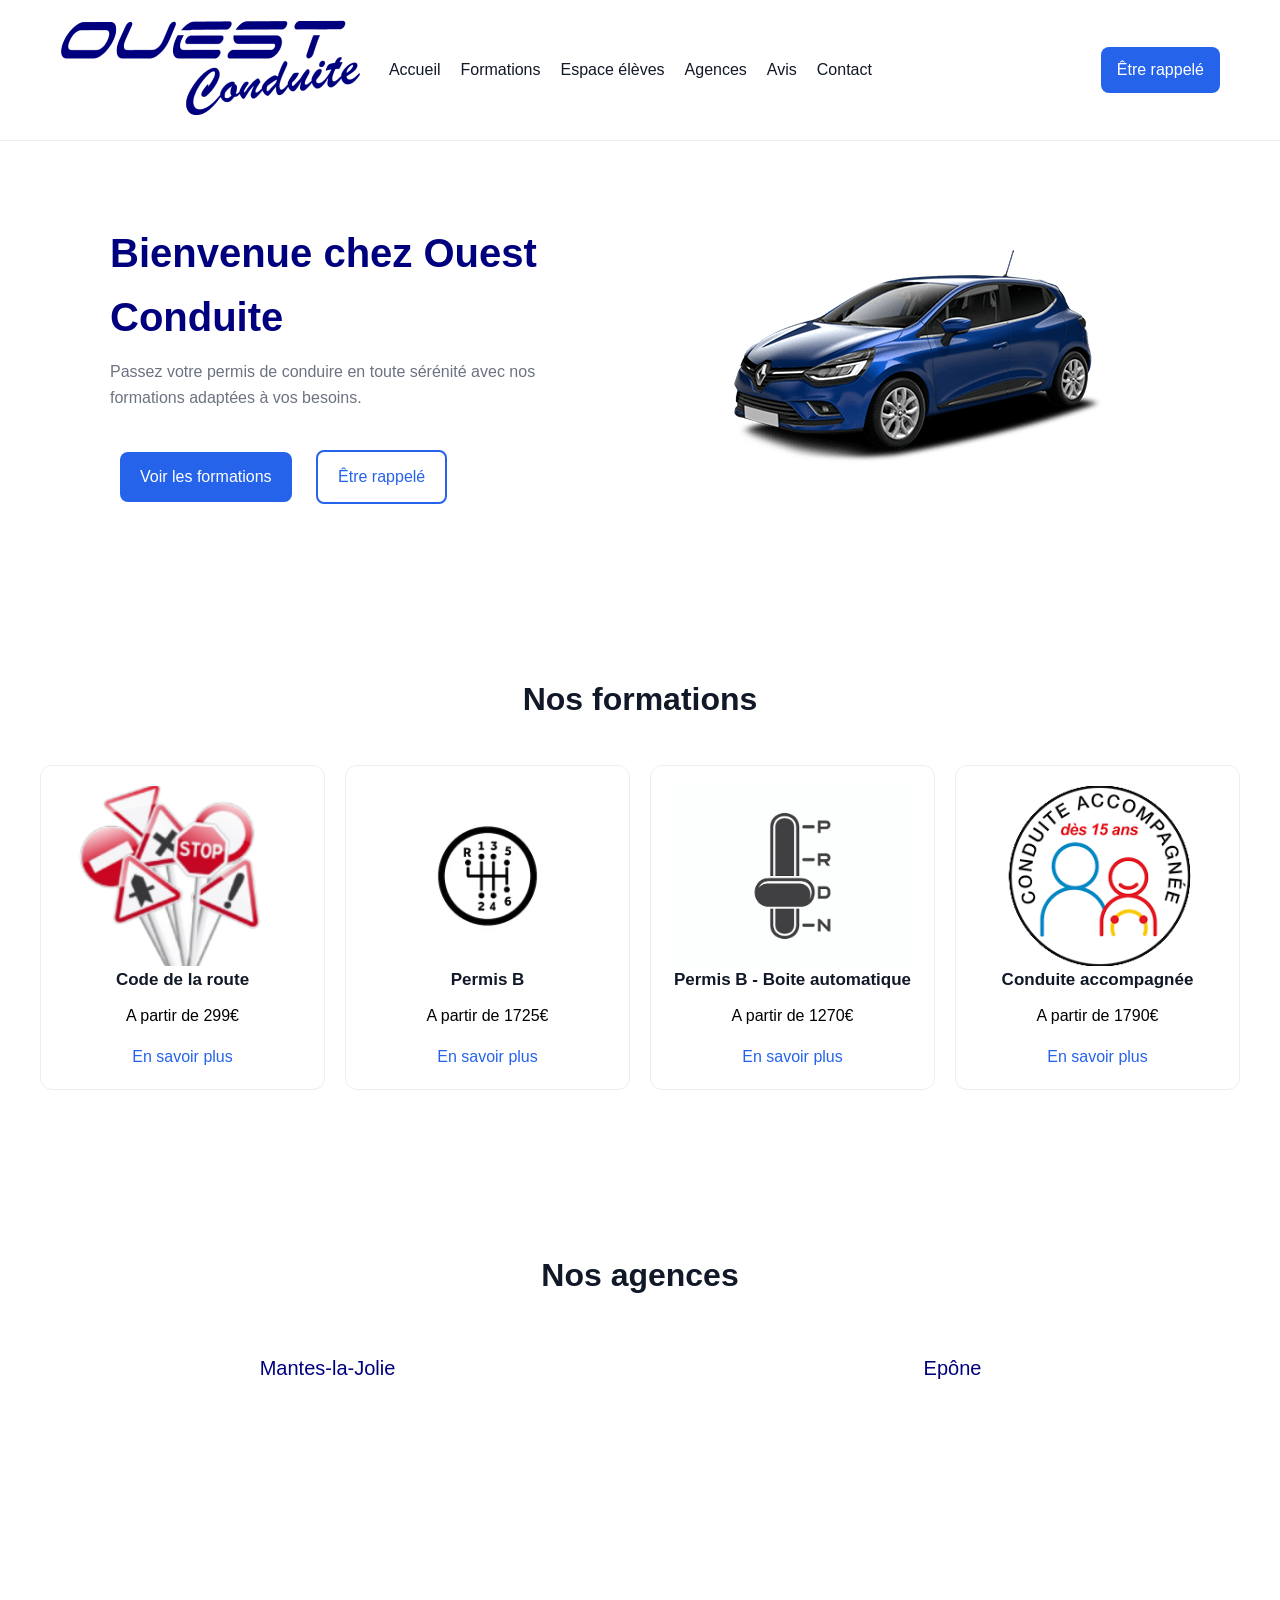
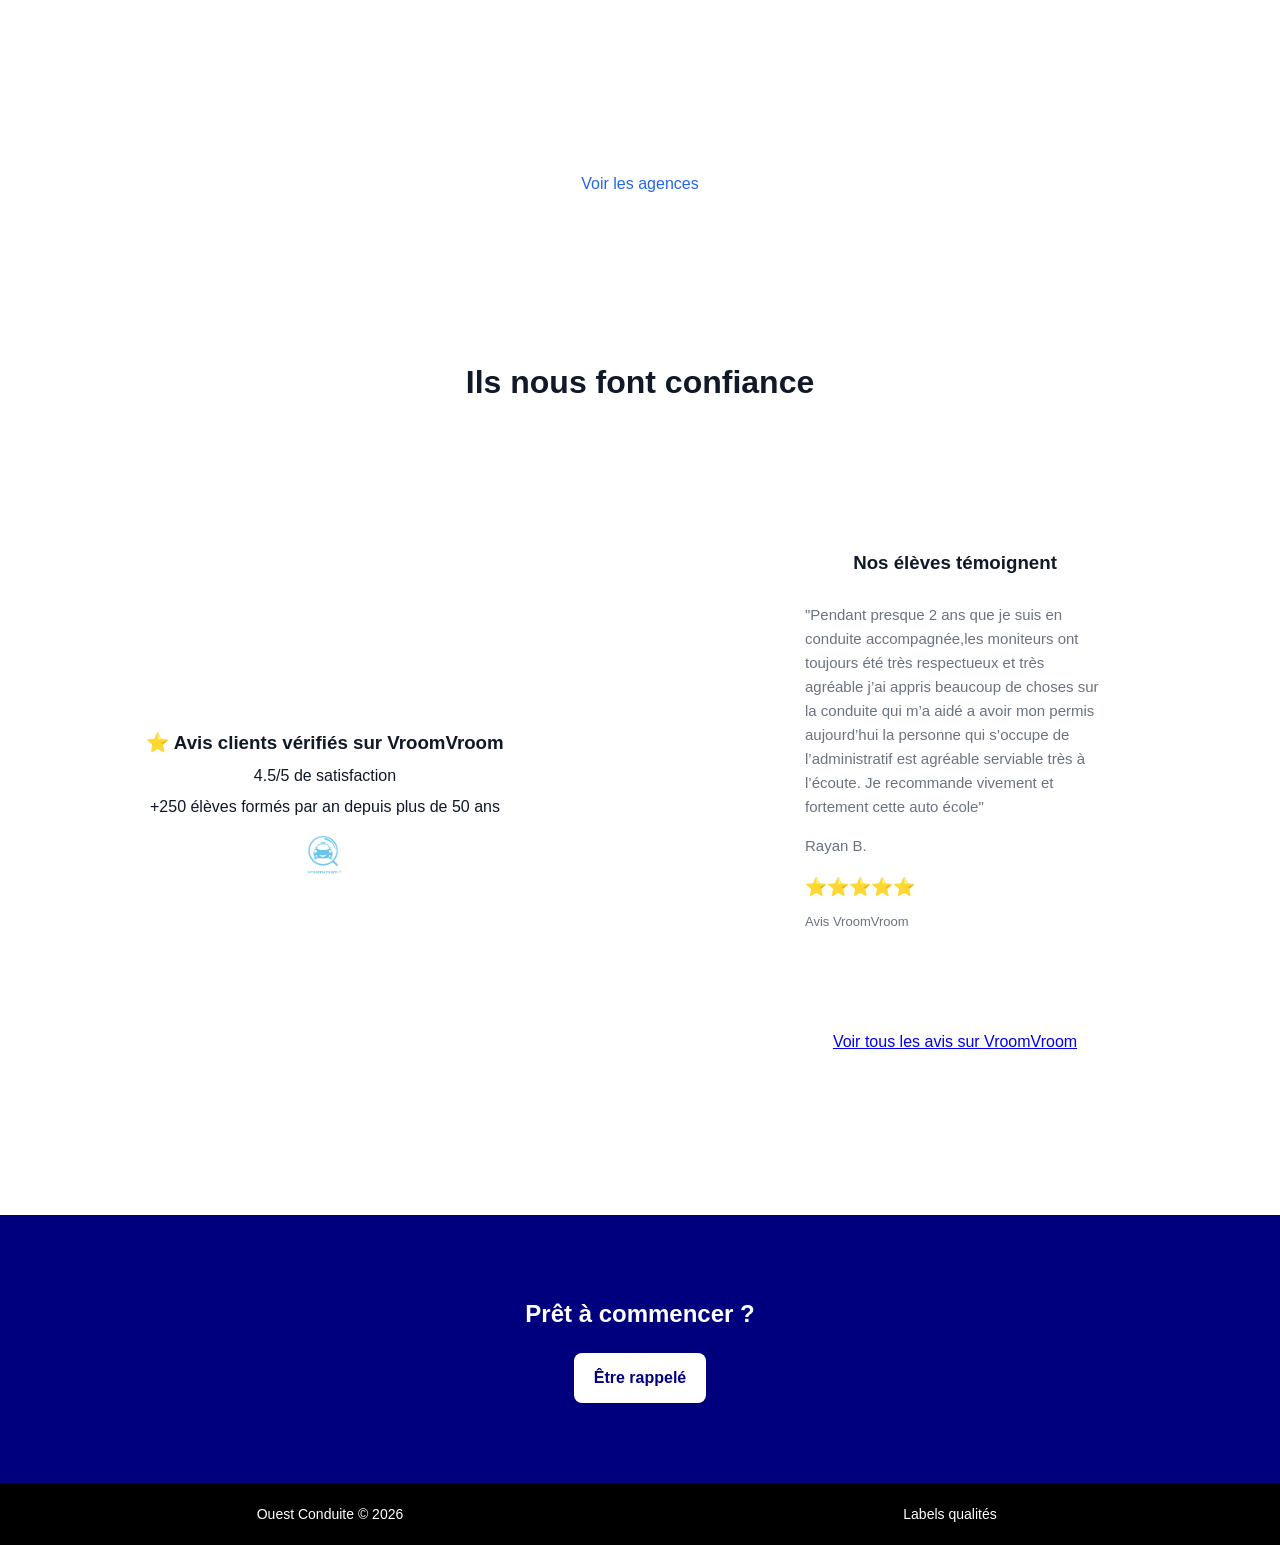
==== index.html @ 83844386 "first commit" ====
<!DOCTYPE html>
<html lang="en">

<head>
    <meta charset="UTF-8">
    <meta name="viewport" content="width=device-width, initial-scale=1.0">
    <title>Ouest Conduite</title>
    <link rel="stylesheet" href="css/styles.css">
</head>

<body>
    <!-- 🧭 NAVBAR -->
    <header class="navbar">
        <div class="logo">
            <img src="/asset/images/LOGO OUEST CONDUITE2.png" alt="logo ouest conduite">
        </div>

        <nav>
            <a href="index.html">Accueil</a>
            <a href="formations.html">Formations</a>
            <div class="dropdown">
                <a href="espace-eleves.html">Espace élèves</a>
                <div class="submenu">
                    <a href="https://www.prepacode-enpc.fr/">Code en ligne</a>
                    <a href="https://www.sarool.fr/compte/connexion?ReturnUrl=%2Fagenda">Réservation leçon de conduite
                        en ligne</a>
                    <a href="https://www.sarool.fr/compte/connexion?ReturnUrl=%2Fpaiement%2Flibre%2F">Paiement en
                        ligne</a>
                </div>
            </div>
            <a href="agences.html">Agences</a>
            <a href="avis.html">Avis</a>
            <a href="contact.html">Contact</a>
        </nav>

        <a class="cta" href="contact.html">Être rappelé</a>
    </header>

    <section class="hero">
        <div class="hero-content">
            <h1>Bienvenue chez Ouest Conduite</h1>
            <p>Passez votre permis de conduire en toute sérénité avec nos formations adaptées à vos besoins.</p>
            <div class="buttons">
                <a href="formations.html" class="btn-primary">Voir les formations</a>
                <a href="contact.html" class="btn-secondary">Être rappelé</a>
            </div>
        </div>

        <div id="img">
            <img src="/asset/images/clio.png" alt="voiture ouest conduite">
        </div>
    </section>

    <!-- 🚗 FORMATIONS -->
    <section class="formations">
        <h2>Nos formations</h2>

        <div class="cards">

            <div class="card">
                <img src="/asset/images/papiers-peints-code-de-la-route-signalisation.jpg.png" alt="code-de-la-route">
                <h3>Code de la route</h3>
                <p>A partir de 299€</p>
                <a href="code.html">En savoir plus</a>
            </div>

            <div class="card">
                <img src="/asset/images/permis-manu.jpeg" alt="boite-manuelle">
                <h3>Permis B</h3>
                <p>A partir de 1725€</p>
                <a href="permis-b.html">En savoir plus</a>
            </div>

            <div class="card">
                <img src="/asset/images/permis-auto.jpeg" alt="boite-automatique">
                <h3>Permis B - Boite automatique</h3>
                <p>A partir de 1270€</p>
                <a href="permis-b-automatique.html">En savoir plus</a>
            </div>


            <div class="card">
                <img src="/asset/images/conduite-accompagnee3.png" alt="conduite-accompagnee">
                <h3>Conduite accompagnée</h3>
                <p>A partir de 1790€</p>
                <a href="aac.html">En savoir plus</a>
            </div>
        </div>

    </section>

    <!-- 📍 AGENCES -->
    <section class="agences">

        <h2>Nos agences</h2>
        <div id="first-map">
            <p>Mantes-la-Jolie</p>
            <iframe
                src="https://www.google.com/maps/embed?pb=!1m18!1m12!1m3!1d83775.7688683001!2d1.637207977499487!3d48.9916948863102!2m3!1f0!2f0!3f0!3m2!1i1024!2i768!4f13.1!3m3!1m2!1s0x47e6bfb3ba64b863%3A0x229a07b0d7b57fe3!2sOuest%20Conduite!5e0!3m2!1sfr!2sfr!4v1777971360189!5m2!1sfr!2sfr"
                width="450" height="350" style="border:0;" allowfullscreen="" loading="lazy"
                referrerpolicy="no-referrer-when-downgrade"></iframe>
        </div>

        <div id="second-map">
            <p>Epône</p>
            <iframe
                src="https://www.google.com/maps/embed?pb=!1m18!1m12!1m3!1d83775.7688683001!2d1.637207977499487!3d48.9916948863102!2m3!1f0!2f0!3f0!3m2!1i1024!2i768!4f13.1!3m3!1m2!1s0x47e6941819963aff%3A0x97de1fe9ec2dce3d!2sOuest%20Conduite!5e0!3m2!1sfr!2sfr!4v1777971390556!5m2!1sfr!2sfr"
                width="450" height="350" style="border:0;" allowfullscreen="" loading="lazy"
                referrerpolicy="no-referrer-when-downgrade"></iframe>
        </div>

        <a href="agences.html">Voir les agences</a>

    </section>

    <!-- ⭐ PREUVE SOCIALE -->
    <section class="preuve-sociale">
        <h2>Ils nous font confiance</h2>
        <section class="proof">
            <h3>⭐ Avis clients vérifiés sur VroomVroom</h3>
            <p>4.5/5 de satisfaction</p>
            <p>+250 élèves formés par an depuis plus de 50 ans</p>

            <div class="logos">
                <img src="./asset/icons/vroomvroom.jpeg" alt="VroomVroom">
            </div>
        </section>
        <!-- ⭐ AVIS -->
        <section class="reviews">
            <h3>Nos élèves témoignent</h3>
            <div class="carousel">

                <div class="slides">

                    <div class="review-card">
                        <p>"Pendant presque 2 ans que je suis en conduite accompagnée,les moniteurs ont toujours été
                            très
                            respectueux et très agréable j’ai appris beaucoup de choses sur la conduite qui m’a aidé a
                            avoir
                            mon permis aujourd’hui la personne qui s’occupe de l’administratif est agréable serviable
                            très à
                            l’écoute.
                            Je recommande vivement et fortement cette auto école"</p>
                        <p>Rayan B.</p>
                        <div class="stars">⭐⭐⭐⭐⭐</div>
                        <div class="source">Avis VroomVroom</div>
                    </div>

                    <div class="review-card">
                        <p>"J’ai eu le permis le 04 février 2025 .
                            Je remercie toute l'équipe de Ouest conduite pour leur accompagnement. Ce n'était pas la
                            première auto-école à laquelle je me suis inscrit après validation de l'épreuve théorique,
                            mais
                            j'ai tout de suite senti la différence par rapport à mon ancienne auto-école.
                            L'accompagnement,
                            l'écoute, le suivi , les conseils, tout était différent, je me suis tout de suite senti à
                            l'aise
                            et ai repris la confiance qui me manquait.
                            Je recommande à 200%"</p>
                        <p>Seydina K.</p>
                        <div class="stars">⭐⭐⭐⭐⭐</div>
                        <div class="source">Avis VroomVroom</div>
                    </div>
                    <div class="review-card">
                        <p>"J'ai eus une très bonne expérience avec l'auto école ! La pédagogie est vraiment super tout
                            le
                            monde est accueillant ça donne envie d'apprendre. Plein de bons conseils et impliquée dans
                            la
                            réussite des élèves! J'ai eus quelque problème z cause d'une blessure ils m'ont super bien
                            accompagné !je recommande !"</p>
                        <p>Angelina B.</p>
                        <div class="stars">⭐⭐⭐⭐⭐</div>
                        <div class="source">Avis VroomVroom</div>
                    </div>
                    <div class="review-card">
                        <p>"Auto-école sérieuse avec des moniteurs pédagogues et à l’écoute. L’accompagnement est
                            globalement satisfaisant et les conseils donnés permettent de progresser. L’accueil est
                            correct
                            et l’organisation des heures est plutôt flexible. Bonne expérience dans l’ensemble."</p>
                        <p>Charline C.</p>
                        <div class="stars">⭐⭐⭐⭐⭐</div>
                        <div class="source">Avis VroomVroom</div>
                    </div>

                    <div class="review-card">
                        <p>"Très bonne auto-école je la recommanderais à mes proches merci à tous accueil et mono
                            irréprochable j’ai eu mon permis en 4 mois
                            Merci à diana et Sarah 😉😉
                            J’ai eu la chance de l’avoir du premier coup donc pas de temps d’attente pour le deuxième
                            passage (j’ai eu des amis qui on attendu 4/6 mois pour le retenter)
                            Merci ouest conduite !!"</p>
                        <p>Diana R.</p>
                        <div class="stars">⭐⭐⭐⭐⭐</div>
                        <div class="source">Avis VroomVroom</div>
                    </div>

                    <div class="review-card">
                        <p>"Moniteurs à l’écoute et très pédagogues. Ils prennent le temps de t’expliquer tes erreurs
                            afin
                            que tu puisses progresser. Je me suis senti à l’aise avec chaque moniteurs et merci à eux.

                            Les temps d’attentes étaient raisonnables au vu du nombre de place disponible. Même après
                            deux
                            d’échec, ils n’ont pas hésité à m’aider à prendre confiance en moi au volant et à
                            progresser.

                            Merci à Gilles, Sarah, Diana, Cyril, Didier et Laurent."</p>
                        <p>Brayan G.</p>
                        <div class="stars">⭐⭐⭐⭐⭐</div>
                        <div class="source">Avis VroomVroom</div>
                    </div>
                    <div class="review-card">
                        <p>"Très bonne auto-école ! L’équipe est vraiment à l’écoute et fait toujours de son mieux pour
                            nous
                            aider à progresser. Ils essayent d’organiser un maximum d’heures de conduite dans la semaine
                            pour qu’on avance rapidement. Pendant les leçons, les moniteurs prennent le temps
                            d’expliquer,
                            repèrent nos points faibles et nous aident à les corriger avec patience et pédagogie. Une
                            auto-école professionnelle et motivante que je recommande fortement !"</p>
                        <p>Yassin E.</p>
                        <div class="stars">⭐⭐⭐⭐⭐</div>
                        <div class="source">Avis VroomVroom</div>
                    </div>
                    <div class="review-card">
                        <p>"très bonne auto école heure de conduite disponible facilement , date examen plus rapide que
                            prévu, moniteur a l'écoute donne de bonne astuce pour la conduite et le repérage de tous ce
                            qu'il faut voir sur la route , je recommande merci a vous pour la réussite de mon permis"
                        </p>
                        <p>Jean-François R.</p>
                        <div class="stars">⭐⭐⭐⭐⭐</div>
                        <div class="source">Avis VroomVroom</div>
                    </div>

                </div>

            </div>

            <a href="https://www.vroomvroom.fr/auto-ecoles/yvelines/mantes-la-jolie/ouest-conduite#avis" target="_blank"
                class="link-avis">Voir tous les avis sur VroomVroom</a>
        </section>
    </section>

    <!-- 🚀 CTA FINAL -->
    <section class="cta-final">
        <h2>Prêt à commencer ?</h2>
        <a href="contact.html">Être rappelé</a>
    </section>


    <footer>
        <p>Ouest Conduite © 2026</p>
        <p>Labels qualités</p>
    </footer>

    <script>
        let index = 0;
        const slides = document.querySelector(".slides");
        const total = document.querySelectorAll(".review-card").length;

        setInterval(() => {
            index++;
            if (index >= total) index = 0;

            slides.style.transform = "translateX(-" + index * 100 + "%)";
        }, 5000);
    </script>
</body>

</html>
---- css/styles.css ----
* {
    margin: 0;
    padding: 0;
    box-sizing: border-box;
    font-family: "Inter", Arial, sans-serif;
}

body {
    color: #111827;
    background: #ffffff;
    line-height: 1.6;
}

/* ================= NAVBAR ================= */
.navbar {
    display: flex;
    justify-content: space-between;
    align-items: center;
    padding: 20px 60px;
    background: white;
    border-bottom: 1px solid #eee;
    position: sticky;
    top: 0;
}

.navbar .logo {
    font-size: 10px;
    font-weight: bold;
    width: 100px;
    height: auto;
}

.navbar nav {
    display: flex;
    gap: 20px;
}

.navbar nav a {
    text-decoration: none;
    color: #111827;
    font-weight: 500;
    transition: 0.2s;
}

.navbar nav a:hover {
    color: #2563eb;
}

.cta {
    background: #2563eb;
    color: white;
    padding: 10px 16px;
    border-radius: 8px;
    text-decoration: none;
}

/* important */
.navbar nav {
    display: flex;
    gap: 20px;
    align-items: center;
}

/* parent */
.dropdown {
    position: relative;
}

/* sous-menu caché */
.submenu {
    position: absolute;
    top: 100%;
    left: 0;
    background: white;
    display: none;
    flex-direction: column;
    min-width: 180px;
    border-radius: 8px;
    box-shadow: 0 10px 20px rgba(0, 0, 0, 0.1);
    overflow: hidden;
}

/* liens submenu */
.submenu a {
    padding: 10px 15px;
    text-decoration: none;
    color: #111;
    display: block;
}

.submenu a:hover {
    background: #f3f4f6;
}

/* hover */
.dropdown:hover .submenu {
    display: block;
}

/* ================= HERO ================= */
.hero {
    display: grid;
    grid-template-columns: 1fr 1fr;
    /* width: 50%; */
    align-items: center;
    padding: 80px;
    color: #00007f;
    place-items: center;

    /* background:
        linear-gradient(to right, rgba(0, 0, 0, 0.7), rgba(0, 0, 0, 0.2)),
        url("/asset/images/ouest-conduite.png") center/cover no-repeat; */
}

/* contenu */
.hero-content {
    max-width: 500px;
}


.hero h1 {
    font-size: 40px;
    margin-bottom: 10px;
}

.hero p {
    font-size: 16px;
    margin-bottom: 30px;
    color: #6b7280;
}

.hero .buttons a {
    display: inline-block;
    margin: 10px;
    padding: 12px 20px;
    border-radius: 8px;
    text-decoration: none;
}

.hero .buttons a:first-child {
    background: #2563eb;
    color: white;
}

.hero .buttons a:last-child {
    border: 2px solid #2563eb;
    color: #2563eb;
}

/* ================= FORMATIONS ================= */
.formations {
    padding: 80px 20px;
    text-align: center;
}

.formations h2 {
    font-size: 32px;
    margin-bottom: 40px;
}

.cards {
    display: grid;
    grid-template-columns: repeat(4, 1fr);
    gap: 20px;
    max-width: 1200px;
    margin: auto;
}

.card {
    padding: 20px;
    border: 1px solid #eee;
    border-radius: 12px;
    transition: 0.3s;
    background: white;
}

.card:hover {
    transform: translateY(-5px);
    box-shadow: 0 10px 20px rgba(0, 0, 0, 0.05);
}

/* IMAGE DANS LA CARD */
.card img {
    width: 100%;
    height: 180px;
    object-fit: cover;
    display: block;
}

.card h3 {
    margin-bottom: 10px;
    font-size: 17px;
}

.card a {
    color: #2563eb;
    text-decoration: none;
    font-weight: 500;
}

.card p {
    color: black;
    margin-bottom: 15px;
}



/* ================= AGENCES ================= */
.agences {
    display: grid;
    grid-template-columns: repeat(2, 1fr);
    gap: 10px;
    padding: 80px 20px;
    text-align: center;
}

.agences h2 {
    font-size: 32px;
    margin-bottom: 40px;
    text-align: center;
    grid-column: span 2;
}

.agences p {
    font-size: 20px;
    color: #00007f;
    margin-bottom: 20px;
}

.agences a {
    color: #2563eb;
    text-decoration: none;
    font-weight: 500;
    text-align: center;
    grid-column: span 2;
}

.map {
    padding: 30px 10px;
    text-align: center;
}

.map iframe {
    border-radius: 12px;
    margin-top: 20px;
}

/* ================= PREUVE SOCIALE ================= */
.preuve-sociale {
    display: grid;
    grid-template-columns: repeat(2, 1fr);
    gap: 20px;
    padding: 80px 20px;
    text-align: center;
    min-height: 100vh;
    place-items: center;
}

.preuve-sociale h2 {
    font-size: 32px;
    margin-bottom: 40px;
    text-align: center;
    grid-column: span 2;
}

.proof {
    text-align: center;
    padding: 40px 20px;
    background: white;

}

.proof p {
    margin: 5px 0;
    font-weight: 500;
}

.proof .logos {
    margin-top: 15px;
    display: flex;
    justify-content: center;
    gap: 20px;
}

.proof img {
    height: 40px;
    opacity: 0.7;
}

/* ================= AVIS ================= */

/* SECTION AVIS */
.reviews {
    padding: 80px 20px;
    text-align: center;
    background: white;

    border: #00007f;
}

/* CONTAINER */
.reviews-container {
    display: flex;
    justify-content: center;
    gap: 20px;
    flex-wrap: wrap;
}

/* CARD */
.review-card {
    background: white;
    padding: 25px;
    border-radius: 16px;
    max-width: 300px;
    /* box-shadow: 0 10px 25px rgba(0, 0, 0, 0.05); */
    transition: 0.3s;
    text-align: left;
}

/* HOVER */
.review-card:hover {
    transform: translateY(-8px);
}

/* TEXTE */
.review-card p {
    font-size: 15px;
    color: #6b7280;
    margin-bottom: 15px;
}

/* ÉTOILES */
.review-card .stars {
    color: #fbbf24;
    font-size: 18px;
    margin-bottom: 10px;
}

/* SOURCE */
.review-card .source {
    font-size: 13px;
    color: #6b7280;
}

/* BOUTON VROOMVROOM */
.reviews-link {
    margin-top: 40px;
}

.reviews-link a {
    display: inline-block;
    padding: 12px 20px;
    border-radius: 10px;
    background: #2563eb;
    color: white;
    text-decoration: none;
    font-weight: bold;
    transition: 0.3s;
}

.reviews-link a:hover {
    background: #1d4ed8;
}

.carousel {
    overflow: hidden;
    max-width: 350px;
    margin: auto;
}

.slides {
    display: flex;
    transition: transform 0.5s ease;
}

/* IMPORTANT */
.review-card {
    min-width: 100%;
    flex-shrink: 0;
}

/* ================= CTA FINAL ================= */
.cta-final {
    padding: 80px 20px;
    text-align: center;
    background: #00007f;
    color: white;
}

.cta-final a {
    display: inline-block;
    margin-top: 20px;
    background: white;
    color: #00007f;
    padding: 12px 20px;
    border-radius: 8px;
    text-decoration: none;
    font-weight: bold;
}



/* ================= FOOTER ================= */
footer {
    display: grid;
    grid-template-columns: repeat(2, 1fr);
    text-align: center;
    padding: 20px;
    font-size: 14px;
    color: white;
    background: black;
}

/* ================= RESPONSIVE ================= */
@media (max-width: 768px) {

    .navbar {
        flex-direction: column;
        gap: 10px;
    }

    .hero h1 {
        font-size: 32px;
    }

    .navbar nav {
        flex-wrap: wrap;
        justify-content: center;
    }
}
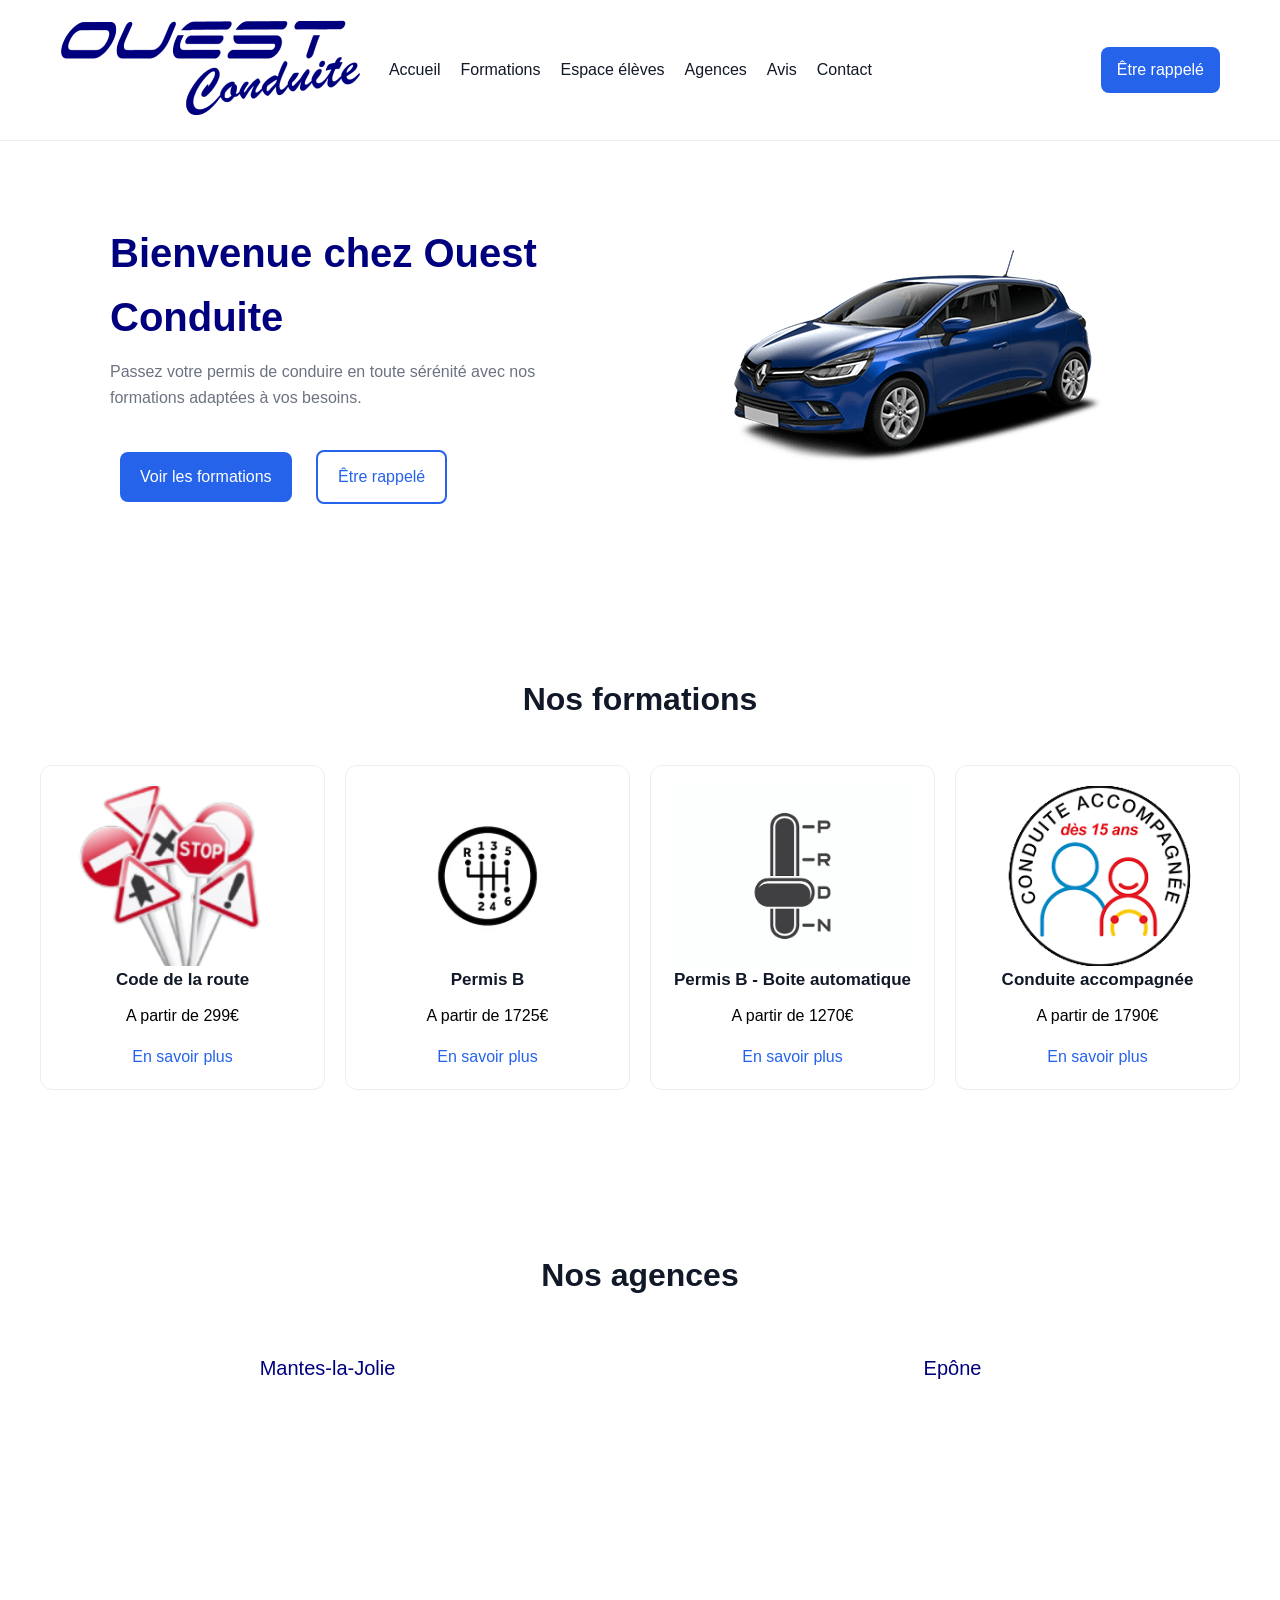
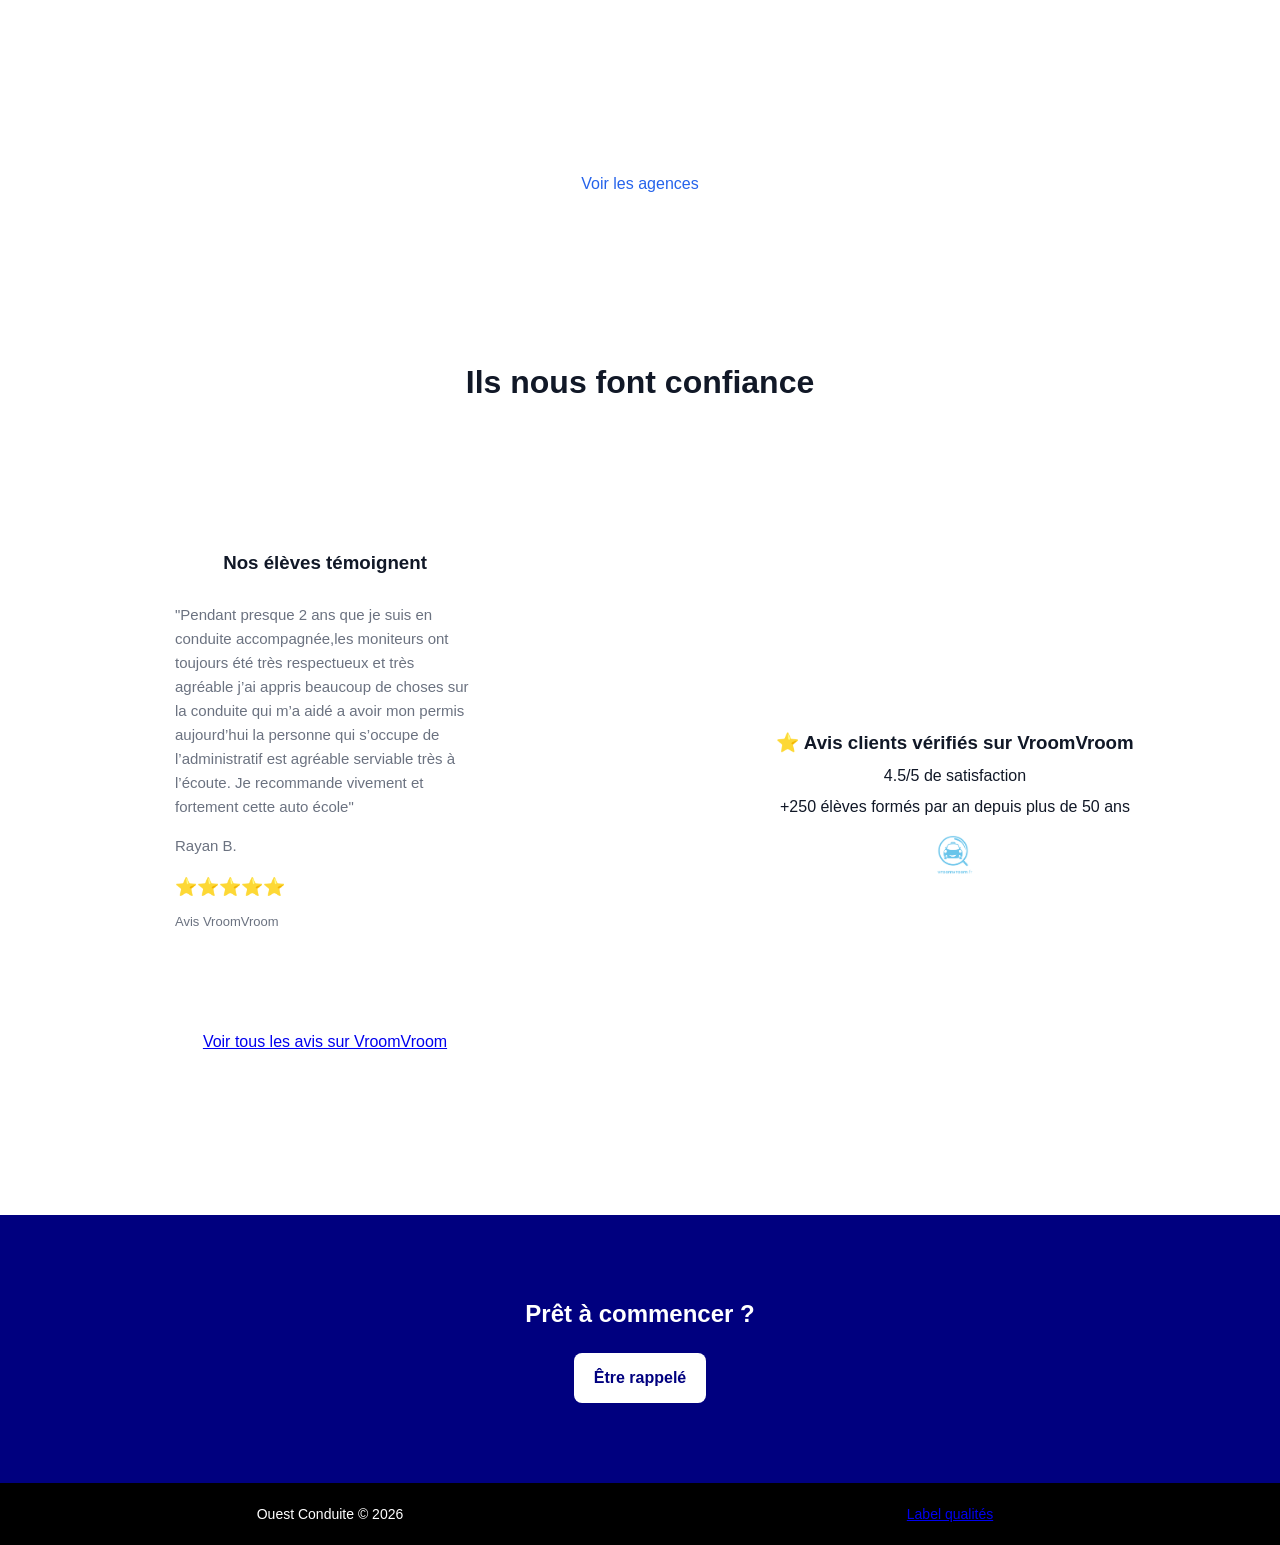
==== commit 49e838d0: "suite 10/05/26" ====
--- a/index.html
+++ b/index.html
@@ -12,7 +12,7 @@
     <!-- 🧭 NAVBAR -->
     <header class="navbar">
         <div class="logo">
-            <img src="/asset/images/LOGO OUEST CONDUITE2.png" alt="logo ouest conduite">
+            <img src="./asset/images/LOGO OUEST CONDUITE2.png" alt="logo ouest conduite">
         </div>
 
         <nav>
@@ -47,7 +47,7 @@
         </div>
 
         <div id="img">
-            <img src="/asset/images/clio.png" alt="voiture ouest conduite">
+            <img src="./asset/images/clio.png" alt="voiture ouest conduite">
         </div>
     </section>
 
@@ -58,29 +58,29 @@
         <div class="cards">
 
             <div class="card">
-                <img src="/asset/images/papiers-peints-code-de-la-route-signalisation.jpg.png" alt="code-de-la-route">
+                <img src="./asset/images/papiers-peints-code-de-la-route-signalisation.jpg.png" alt="code-de-la-route">
                 <h3>Code de la route</h3>
                 <p>A partir de 299€</p>
                 <a href="code.html">En savoir plus</a>
             </div>
 
             <div class="card">
-                <img src="/asset/images/permis-manu.jpeg" alt="boite-manuelle">
+                <img src="./asset/images/permis-manu.jpeg" alt="boite-manuelle">
                 <h3>Permis B</h3>
                 <p>A partir de 1725€</p>
                 <a href="permis-b.html">En savoir plus</a>
             </div>
 
             <div class="card">
-                <img src="/asset/images/permis-auto.jpeg" alt="boite-automatique">
+                <img src="./asset/images/permis-auto.jpeg" alt="boite-automatique">
                 <h3>Permis B - Boite automatique</h3>
                 <p>A partir de 1270€</p>
-                <a href="permis-b-automatique.html">En savoir plus</a>
-            </div>
-
-
-            <div class="card">
-                <img src="/asset/images/conduite-accompagnee3.png" alt="conduite-accompagnee">
+                <a href="boite-auto.html">En savoir plus</a>
+            </div>
+
+
+            <div class="card">
+                <img src="./asset/images/conduite-accompagnee3.png" alt="conduite-accompagnee">
                 <h3>Conduite accompagnée</h3>
                 <p>A partir de 1790€</p>
                 <a href="aac.html">En savoir plus</a>
@@ -116,16 +116,7 @@
     <!-- ⭐ PREUVE SOCIALE -->
     <section class="preuve-sociale">
         <h2>Ils nous font confiance</h2>
-        <section class="proof">
-            <h3>⭐ Avis clients vérifiés sur VroomVroom</h3>
-            <p>4.5/5 de satisfaction</p>
-            <p>+250 élèves formés par an depuis plus de 50 ans</p>
-
-            <div class="logos">
-                <img src="./asset/icons/vroomvroom.jpeg" alt="VroomVroom">
-            </div>
-        </section>
-        <!-- ⭐ AVIS -->
+
         <section class="reviews">
             <h3>Nos élèves témoignent</h3>
             <div class="carousel">
@@ -238,6 +229,17 @@
             <a href="https://www.vroomvroom.fr/auto-ecoles/yvelines/mantes-la-jolie/ouest-conduite#avis" target="_blank"
                 class="link-avis">Voir tous les avis sur VroomVroom</a>
         </section>
+        <section class="proof">
+            <h3>⭐ Avis clients vérifiés sur VroomVroom</h3>
+            <p>4.5/5 de satisfaction</p>
+            <p>+250 élèves formés par an depuis plus de 50 ans</p>
+
+            <div class="logos">
+                <img src="./asset/icons/vroomvroom.jpeg" alt="VroomVroom">
+            </div>
+        </section>
+        <!-- ⭐ AVIS -->
+
     </section>
 
     <!-- 🚀 CTA FINAL -->
@@ -249,7 +251,7 @@
 
     <footer>
         <p>Ouest Conduite © 2026</p>
-        <p>Labels qualités</p>
+        <a href="label-qualités.html">Label qualités</a>
     </footer>
 
     <script>
